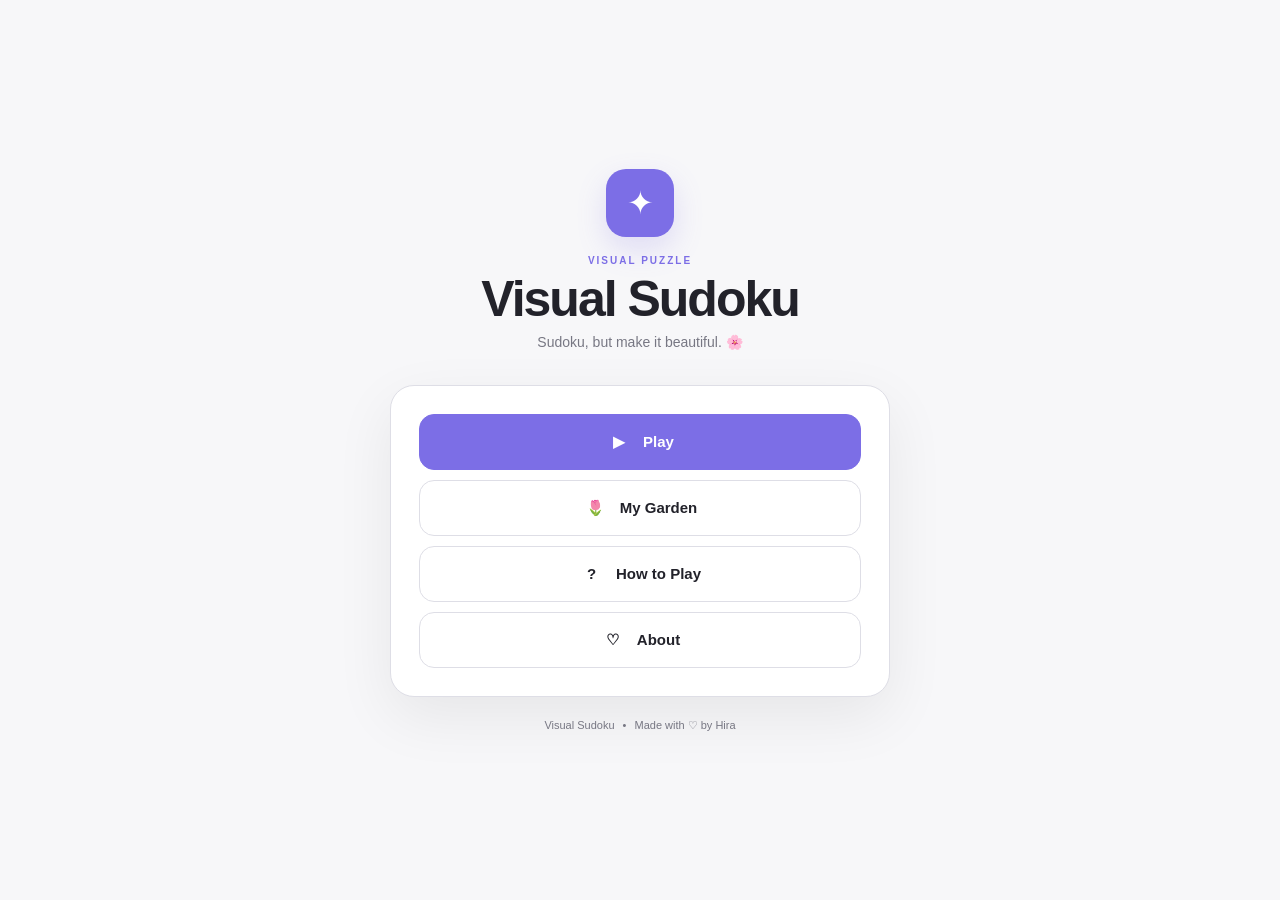
==== index.html @ 3234fc89 "Add files via upload" ====
<!DOCTYPE html>
<html lang="en">

<head>

    <meta charset="UTF-8">

    <meta
        name="viewport"
        content="width=device-width, initial-scale=1.0"
    >

    <meta
        name="theme-color"
        content="#f7f7f9"
    >

    <meta
        name="description"
        content="Visual Sudoku - a beautiful themed Sudoku puzzle game."
    >

    <title>Visual Sudoku</title>

    <link
        rel="stylesheet"
        href="css/menu.css"
    >

</head>


<body>

    <main class="menu-container">

        <!-- LOGO / TITLE -->

        <section class="menu-header">

            <div class="logo">
                ✦
            </div>

            <p class="eyebrow">
                VISUAL PUZZLE
            </p>

            <h1>
                Visual Sudoku
            </h1>

            <p class="tagline">
                Sudoku, but make it beautiful. 🌸
            </p>

        </section>


        <!-- MAIN MENU -->

        <section
            id="mainMenu"
            class="menu-panel"
        >

            <button
                id="playButton"
                class="menu-button primary"
                type="button"
            >
                <span class="button-icon">
                    ▶
                </span>

                <span>
                    Play
                </span>
            </button>


            <button
                id="gardenButton"
                class="menu-button"
                type="button"
            >
                <span class="button-icon">
                    🌷
                </span>

                <span>
                    My Garden
                </span>
            </button>


            <button
                id="howToPlayButton"
                class="menu-button"
                type="button"
            >
                <span class="button-icon">
                    ?
                </span>

                <span>
                    How to Play
                </span>
            </button>


            <button
                id="aboutButton"
                class="menu-button"
                type="button"
            >
                <span class="button-icon">
                    ♡
                </span>

                <span>
                    About
                </span>
            </button>

        </section>


        <!-- =========================
             PLAY SETTINGS
        ========================== -->

        <section
            id="playSettings"
            class="menu-panel hidden"
        >

            <button
                id="backFromPlay"
                class="back-button"
                type="button"
            >
                ← Back
            </button>


            <h2>
                Create Your Puzzle
            </h2>

            <p class="panel-description">
                Choose your difficulty and your world.
            </p>


            <!-- DIFFICULTY -->

            <div class="selection-section">

                <h3>
                    Difficulty
                </h3>

                <div class="choice-grid">

                    <button
                        class="choice-button difficulty-choice"
                        data-value="easy"
                        type="button"
                    >
                        <span class="choice-icon">
                            🌱
                        </span>

                        <span>
                            Easy
                        </span>
                    </button>


                    <button
                        class="choice-button difficulty-choice selected"
                        data-value="medium"
                        type="button"
                    >
                        <span class="choice-icon">
                            🌿
                        </span>

                        <span>
                            Medium
                        </span>
                    </button>


                    <button
                        class="choice-button difficulty-choice"
                        data-value="hard"
                        type="button"
                    >
                        <span class="choice-icon">
                            🌳
                        </span>

                        <span>
                            Hard
                        </span>
                    </button>

                </div>

            </div>


            <!-- THEME -->

            <div class="selection-section">

                <h3>
                    Theme
                </h3>

                <div class="choice-grid">

                    <button
                        class="choice-button theme-choice selected"
                        data-value="numbers"
                        type="button"
                    >
                        <span class="choice-icon">
                            123
                        </span>

                        <span>
                            Numbers
                        </span>
                    </button>


                    <button
                        class="choice-button theme-choice"
                        data-value="fruits"
                        type="button"
                    >
                        <span class="choice-icon">
                            🍎
                        </span>

                        <span>
                            Fruits
                        </span>
                    </button>


                    <button
                        class="choice-button theme-choice"
                        data-value="flowers"
                        type="button"
                    >
                        <span class="choice-icon">
                            🌸
                        </span>

                        <span>
                            Flowers
                        </span>
                    </button>

                </div>

            </div>


            <button
                id="startGameButton"
                class="menu-button primary start-button"
                type="button"
            >
                Start Game
                <span>→</span>
            </button>

        </section>


        <!-- =========================
             HOW TO PLAY
        ========================== -->

        <section
            id="howToPlay"
            class="info-panel hidden"
        >

            <button
                id="backFromHowToPlay"
                class="back-button"
                type="button"
            >
                ← Back
            </button>


            <h2>
                How to Play
            </h2>


            <div class="instructions">

                <div class="instruction">

                    <span class="instruction-number">
                        1
                    </span>

                    <p>
                        Fill every empty cell of the
                        9×9 board.
                    </p>

                </div>


                <div class="instruction">

                    <span class="instruction-number">
                        2
                    </span>

                    <p>
                        Each row must contain every
                        symbol exactly once.
                    </p>

                </div>


                <div class="instruction">

                    <span class="instruction-number">
                        3
                    </span>

                    <p>
                        Each column must contain every
                        symbol exactly once.
                    </p>

                </div>


                <div class="instruction">

                    <span class="instruction-number">
                        4
                    </span>

                    <p>
                        Each 3×3 square must also contain
                        every symbol exactly once.
                    </p>

                </div>


                <div class="instruction">

                    <span class="instruction-number">
                        5
                    </span>

                    <p>
                        Numbers, fruits and flowers all
                        follow exactly the same Sudoku rules.
                    </p>

                </div>


                <div class="instruction">

                    <span class="instruction-number">
                        6
                    </span>

                    <p>
                        If you make a mistake, the cell
                        will turn red. ❤️‍🩹
                    </p>

                </div>


                <div class="instruction">

                    <span class="instruction-number">
                        7
                    </span>

                    <p>
                        Need help? Use the Hint button
                        to reveal a correct symbol.
                    </p>

                </div>

            </div>


            <div class="tip">

                💡
                <strong>Tip:</strong>
                Take your time. Sudoku is about logic,
                not speed.

            </div>

        </section>


        <!-- =========================
             ABOUT
        ========================== -->

        <section
            id="about"
            class="info-panel hidden"
        >

            <button
                id="backFromAbout"
                class="back-button"
                type="button"
            >
                ← Back
            </button>


            <div class="about-icon">
                🌸
            </div>


            <h2>
                About Visual Sudoku
            </h2>


            <p class="about-text">

                Visual Sudoku is a themed Sudoku game
                created by <strong>Hira</strong>.

                <br><br>

                Instead of using only traditional numbers,
                the game lets you explore Sudoku through
                beautiful visual themes such as fruits
                and flowers.

                <br><br>

                It was created with a simple idea:

                <strong>
                    logic games can be beautiful too.
                </strong>

            </p>


            <div class="creator-card">

                <span>
                    Created by
                </span>

                <strong>
                    Hira
                </strong>


                <a
                    href="mailto:hirafuyu2003@gmail.com"
                >
                    hirafuyu2003@gmail.com
                </a>

            </div>

        </section>


        <!-- FOOTER -->

        <footer>

            Visual Sudoku

            <span>•</span>

            Made with ♡ by Hira

        </footer>

    </main>


    <script src="js/menu.js"></script>

</body>

</html>
---- css/menu.css ----
:root {

    --background: #f7f7f9;
    --surface: #ffffff;
    --surface-soft: #f1f1f5;

    --text: #22222a;
    --text-soft: #777783;

    --border: #dedee6;

    --accent: #7c6ee6;
    --accent-soft: #ebe8ff;

    --shadow:
        0 20px 60px rgba(0, 0, 0, 0.07);

}


* {

    box-sizing: border-box;

    margin: 0;

    padding: 0;

}


body {

    min-height: 100vh;

    background: var(--background);

    color: var(--text);

    font-family:
        Inter,
        -apple-system,
        BlinkMacSystemFont,
        "Segoe UI",
        sans-serif;

    display: flex;

    justify-content: center;

    align-items: center;

    padding: 30px 15px;

}


.menu-container {

    width: 100%;

    max-width: 500px;

    text-align: center;

}


/* ================================
   HEADER
================================ */

.menu-header {

    margin-bottom: 35px;

}


.logo {

    width: 68px;

    height: 68px;

    margin: 0 auto 18px;

    display: flex;

    align-items: center;

    justify-content: center;

    border-radius: 20px;

    background: var(--accent);

    color: white;

    font-size: 32px;

    box-shadow:
        0 12px 30px
        rgba(
            124,
            110,
            230,
            0.2
        );

}


.eyebrow {

    color: var(--accent);

    font-size: 10px;

    font-weight: 800;

    letter-spacing: 2px;

    margin-bottom: 8px;

}


h1 {

    font-size:
        clamp(
            34px,
            8vw,
            50px
        );

    letter-spacing: -2px;

    line-height: 1;

}


.tagline {

    margin-top: 10px;

    color: var(--text-soft);

    font-size: 14px;

}


/* ================================
   PANELS
================================ */

.menu-panel,
.info-panel {

    width: 100%;

    background: var(--surface);

    border: 1px solid var(--border);

    border-radius: 24px;

    padding: 28px;

    box-shadow: var(--shadow);

}


.hidden {

    display: none !important;

}


/* ================================
   MENU BUTTONS
================================ */

.menu-button {

    width: 100%;

    min-height: 56px;

    border-radius: 15px;

    border: 1px solid var(--border);

    background: var(--surface);

    color: var(--text);

    display: flex;

    align-items: center;

    justify-content: center;

    gap: 12px;

    font-size: 15px;

    font-weight: 650;

    margin-bottom: 10px;

    cursor: pointer;

    transition:
        transform 0.15s ease,
        background 0.2s ease,
        border-color 0.2s ease;

}


.menu-button:last-child {

    margin-bottom: 0;

}


.menu-button:hover {

    transform: translateY(-2px);

    border-color: var(--accent);

}


.menu-button.primary {

    background: var(--accent);

    border-color: var(--accent);

    color: white;

}


.button-icon {

    width: 25px;

    font-weight: 800;

}


.start-button {

    margin-top: 5px;

}


/* ================================
   BACK
================================ */

.back-button {

    border: none;

    background: transparent;

    color: var(--text-soft);

    cursor: pointer;

    font-size: 13px;

    margin-bottom: 22px;

}


.back-button:hover {

    color: var(--accent);

}


/* ================================
   SETTINGS
================================ */

.menu-panel h2,
.info-panel h2 {

    font-size: 26px;

    letter-spacing: -0.7px;

}


.panel-description {

    color: var(--text-soft);

    font-size: 13px;

    margin-top: 7px;

    margin-bottom: 25px;

}


.selection-section {

    text-align: left;

    margin-bottom: 22px;

}


.selection-section h3 {

    font-size: 11px;

    text-transform: uppercase;

    letter-spacing: 1px;

    color: var(--text-soft);

    margin-bottom: 9px;

}


.choice-grid {

    display: grid;

    grid-template-columns:
        repeat(3, 1fr);

    gap: 8px;

}


.choice-button {

    min-height: 78px;

    border-radius: 14px;

    border: 1px solid var(--border);

    background: var(--surface);

    color: var(--text);

    display: flex;

    flex-direction: column;

    align-items: center;

    justify-content: center;

    gap: 6px;

    cursor: pointer;

    transition:
        0.15s ease;

}


.choice-button:hover {

    border-color: var(--accent);

}


.choice-button.selected {

    border-color: var(--accent);

    background: var(--accent-soft);

    color: var(--accent);

}


.choice-icon {

    font-size: 22px;

    line-height: 1;

}


.choice-button span:last-child {

    font-size: 12px;

    font-weight: 650;

}


/* ================================
   INSTRUCTIONS
================================ */

.instructions {

    text-align: left;

    margin-top: 25px;

}


.instruction {

    display: flex;

    align-items: flex-start;

    gap: 12px;

    margin-bottom: 14px;

}


.instruction-number {

    width: 25px;

    height: 25px;

    flex: 0 0 25px;

    border-radius: 50%;

    background: var(--accent-soft);

    color: var(--accent);

    display: flex;

    align-items: center;

    justify-content: center;

    font-size: 11px;

    font-weight: 800;

}


.instruction p {

    color: var(--text-soft);

    font-size: 13px;

    line-height: 1.55;

}


.tip {

    margin-top: 22px;

    padding: 14px;

    border-radius: 13px;

    background: var(--surface-soft);

    color: var(--text-soft);

    font-size: 12px;

    line-height: 1.5;

    text-align: left;

}


/* ================================
   ABOUT
================================ */

.about-icon {

    font-size: 42px;

    margin-bottom: 15px;

}


.about-text {

    color: var(--text-soft);

    font-size: 14px;

    line-height: 1.7;

    margin-top: 18px;

}


.creator-card {

    display: flex;

    flex-direction: column;

    gap: 5px;

    margin-top: 24px;

    padding: 18px;

    border-radius: 15px;

    background: var(--surface-soft);

}


.creator-card span {

    color: var(--text-soft);

    font-size: 11px;

}


.creator-card strong {

    font-size: 18px;

}


.creator-card a {

    color: var(--accent);

    font-size: 13px;

    text-decoration: none;

    margin-top: 3px;

}


.creator-card a:hover {

    text-decoration: underline;

}


/* ================================
   FOOTER
================================ */

footer {

    color: var(--text-soft);

    font-size: 11px;

    margin-top: 22px;

}


footer span {

    margin: 0 5px;

}


/* ================================
   MOBILE
================================ */

@media (max-width: 500px) {

    body {

        padding:
            20px
            10px;

        align-items: flex-start;

    }


    .menu-container {

        margin-top: 25px;

    }


    .menu-header {

        margin-bottom: 25px;

    }


    .logo {

        width: 58px;

        height: 58px;

        border-radius: 17px;

        font-size: 27px;

    }


    h1 {

        font-size: 34px;

    }


    .menu-panel,
    .info-panel {

        padding: 22px 16px;

        border-radius: 20px;

    }


    .choice-grid {

        gap: 6px;

    }


    .choice-button {

        min-height: 70px;

    }

}
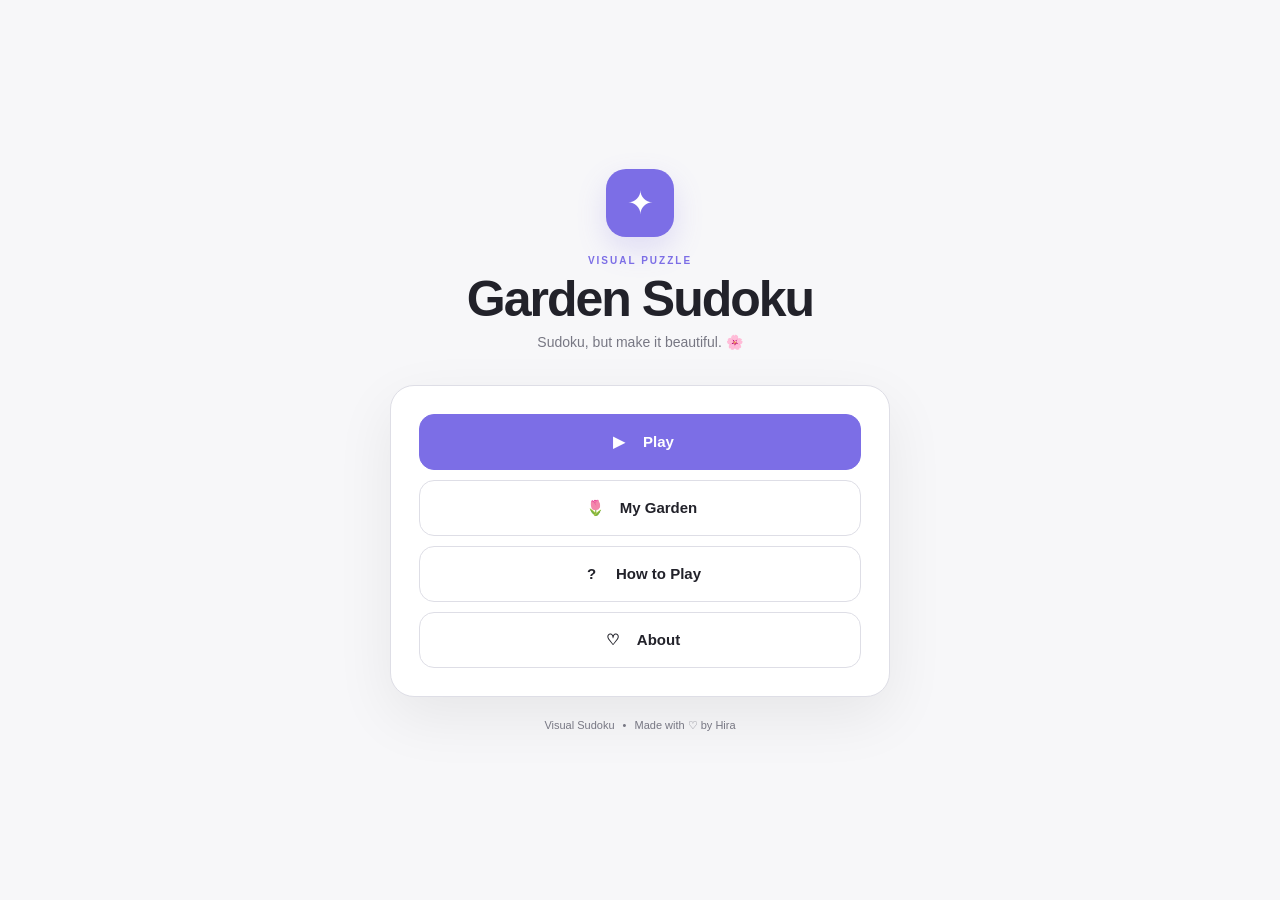
==== commit f0816faa: "Update index.html" ====
--- a/index.html
+++ b/index.html
@@ -21,7 +21,7 @@
         content="Visual Sudoku - a beautiful themed Sudoku puzzle game."
     >
 
-    <title>Visual Sudoku</title>
+    <title>Garden Sudoku</title>
 
     <link
         rel="stylesheet"
@@ -48,7 +48,7 @@
             </p>
 
             <h1>
-                Visual Sudoku
+                Garden Sudoku
             </h1>
 
             <p class="tagline">
